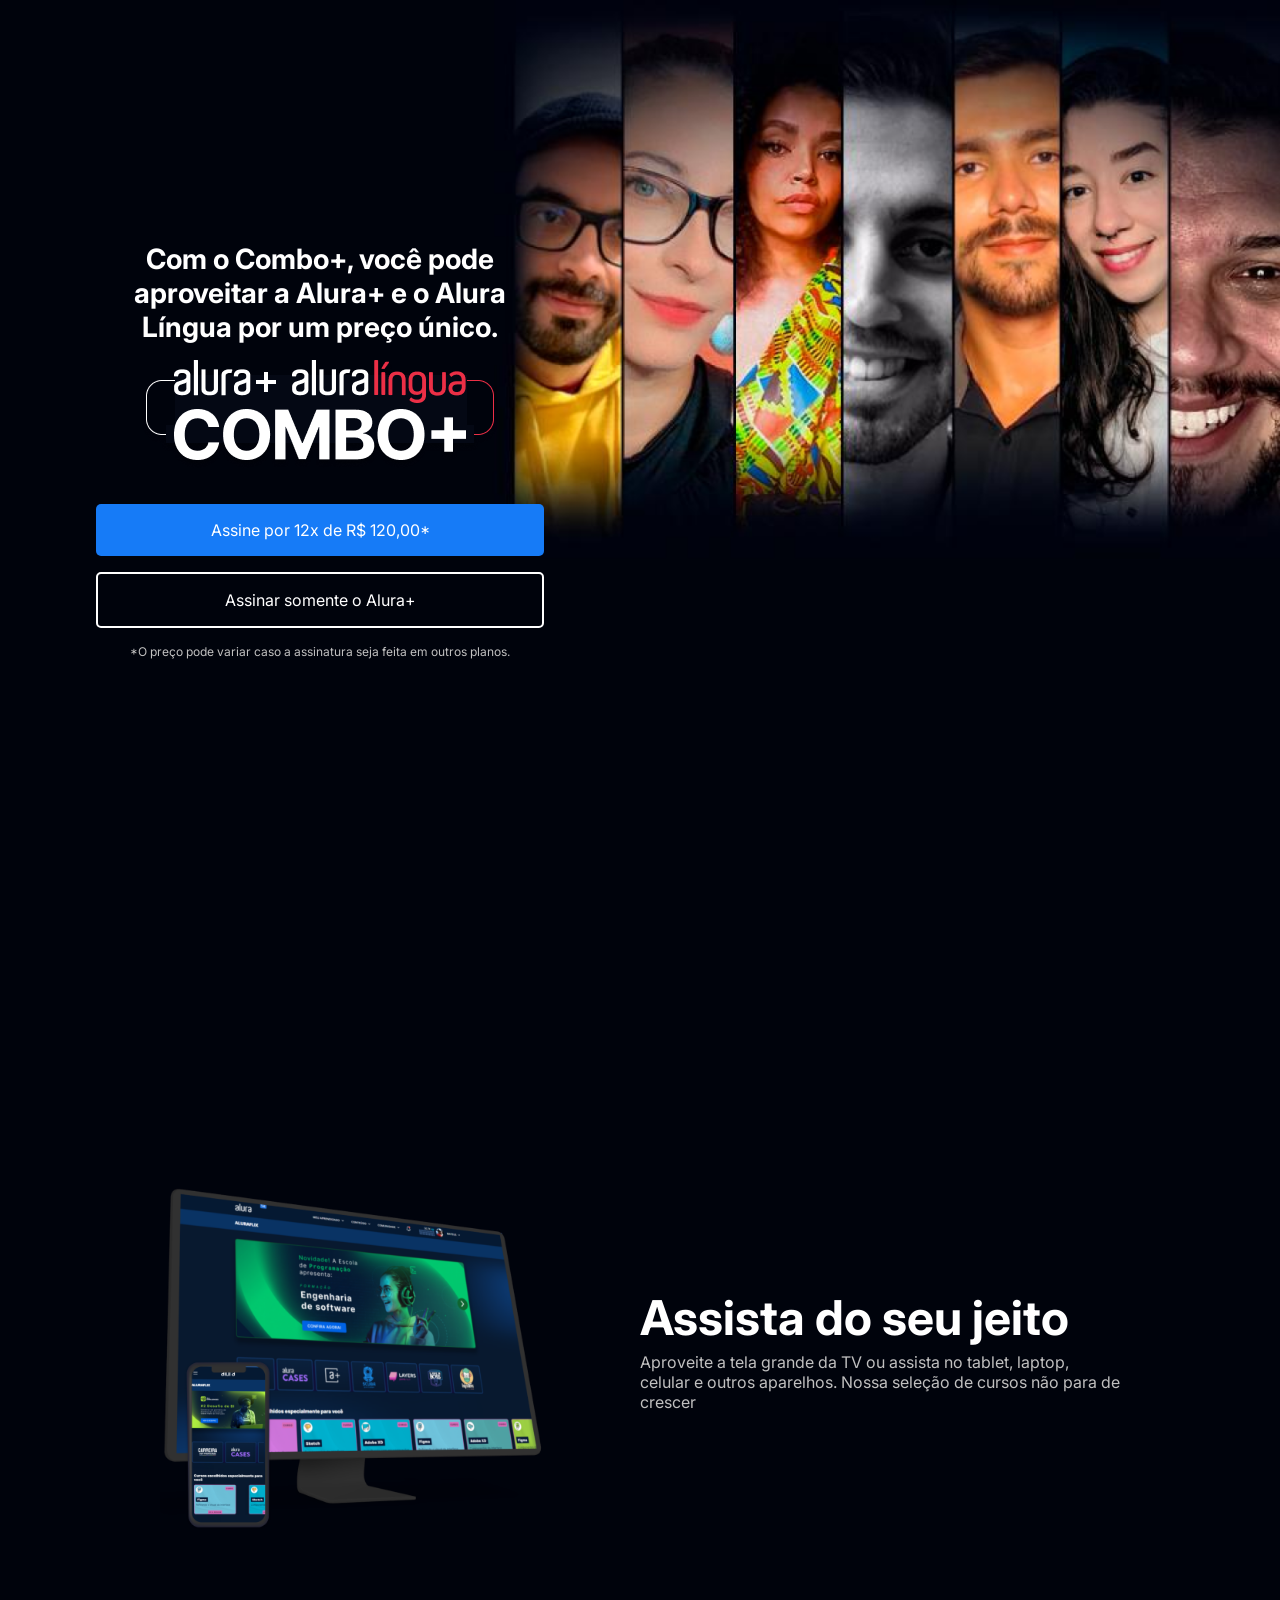
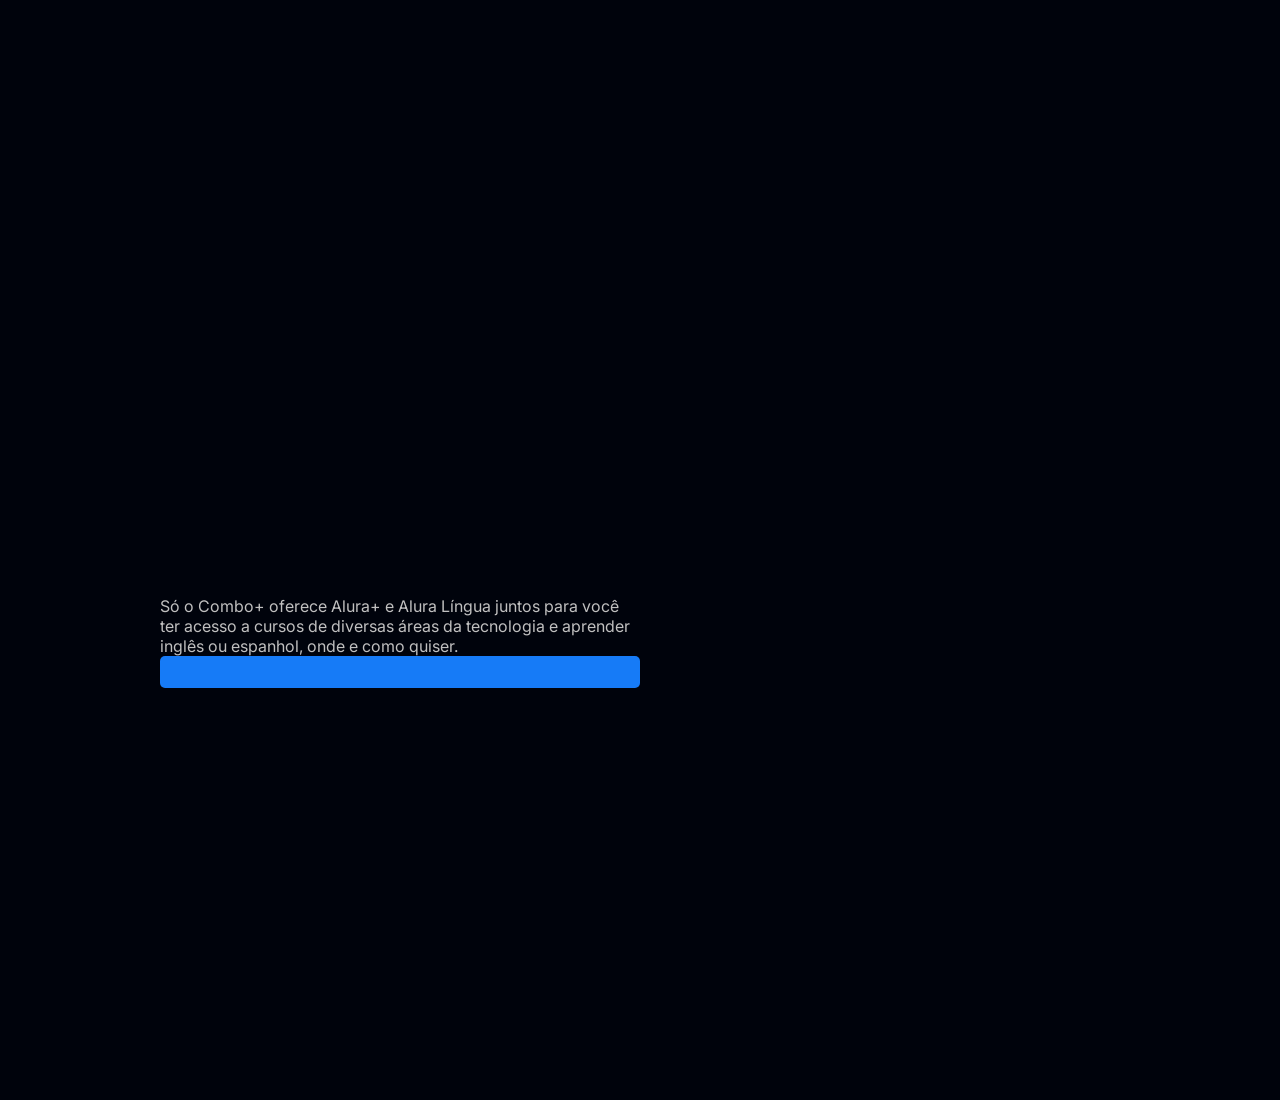
==== segunda trilha/projeto alura+/index.html @ 75c74c42 "Add files via upload" ====
<!DOCTYPE html>
<html lang="pt-br">
<head>
    <meta charset="UTF-8">
    <meta name="viewport" content="width=device-width, initial-scale=1.0">
    <link rel="stylesheet" href="CSS/style.css">
    <title>Alura Plus</title>
</head>
    <body>
        <section class="container principal">
            <div class="container__caixa">
                <h1 class="container__titulo">Com o Combo+, você pode aproveitar a Alura+ e o Alura Língua por um preço único.</h1>
                <img src="img/Combo.png" alt="" class="container__imagem">
                <a href="www.alura.com.br" class="container__botao">Assine por 12x de R$ 120,00*</a>
                <a href="www.alura.com.br" class="container__botao botao_secundario">Assinar somente o Alura+</a>
                <p class="container__aviso">*O preço pode variar caso a assinatura seja feita em outros planos.</p>
            </div>
        </section>
        <section class="container secundario">
            <img src="img/Plataformas.png" alt="" class="secundario__imagem">
            <div class="container__descricao">
                <h1 class="descricao__titulo">Assista do seu jeito</h1>
                <p class="descricao__texto">Aproveite a tela grande da TV ou assista no tablet, laptop, celular e outros aparelhos. Nossa seleção de cursos não para de crescer</p>
            </div>
        </section>
        <section class="container secundario">
           <div class="container__descricao">
            <p class="descricao__texto">Só o Combo+ oferece Alura+ e Alura Língua juntos para você ter acesso a cursos de diversas áreas da tecnologia e aprender inglês ou espanhol, onde e como quiser.</p>
             <a href="www.alura.com.br" class="container__botao"></a>
           </div>
        </section>
    </body>
</html>
---- segunda trilha/projeto alura+/CSS/style.css ----
@import url('https://fonts.googleapis.com/css2?family=Inter:ital,opsz,wght@0,14..32,100..900;1,14..32,100..900&display=swap');

:root{
    --cor-branca: #FFFFFF;
    --cinza-secundario: #C0C0C0;
    --cor-fundo: #00030C;
    --cor-botao: #167BF7;
    --cor-destaque: #EC2F46;
    --fonte-principal: "Inter", sans-serif;
}

body {
    color: var(--cor-branca);
    background-color: var(--cor-fundo);
    font-family: var(--fonte-principal);
    font-size: 16px;
    font-weight: 400;
}

* {
    margin: 0;
    padding: 0;
}

.principal {
    background-image: url("Background.png");
    background-repeat: no-repeat;
    background-size: contain;
    align-items: center;
    text-align: center;

}

.container {
    height: 100vh;
    display: grid;
    grid-template-columns: 50% 50%;

}

.container__botao {
    background-color: var(--cor-botao);
    border-radius: 5px;
    padding: 1em;
    text-decoration: none;
    color: var(--cor-branca);
    display:block;
    margin-bottom: 1em;
}

.botao_secundario {
    background-color: transparent;
    border: 2px solid var(--cor-branca);
}

.container__aviso {
    font-size: 12px;
    color: var(--cinza-secundario);
}

.container__titulo {
    font-size: 28px;
    font-weight: 700;
}

.container__imagem {
    margin: 1em 0 2em 0;

}

.container__caixa {
    margin: 0 6em;
}

.secundario {
    align-items: center;
     margin: 0 10em;
}

.secundario__imagem {
    width: 80%;
   
}

.descricao__titulo{
    font-weight: 700;
    font-size: 48px;
    font-family: var(--fonte-principal);
    color: var(--cor-branca);
    margin-bottom: 0.1em;
}

.descricao__texto {
    color: var(--cinza-secundario);
}
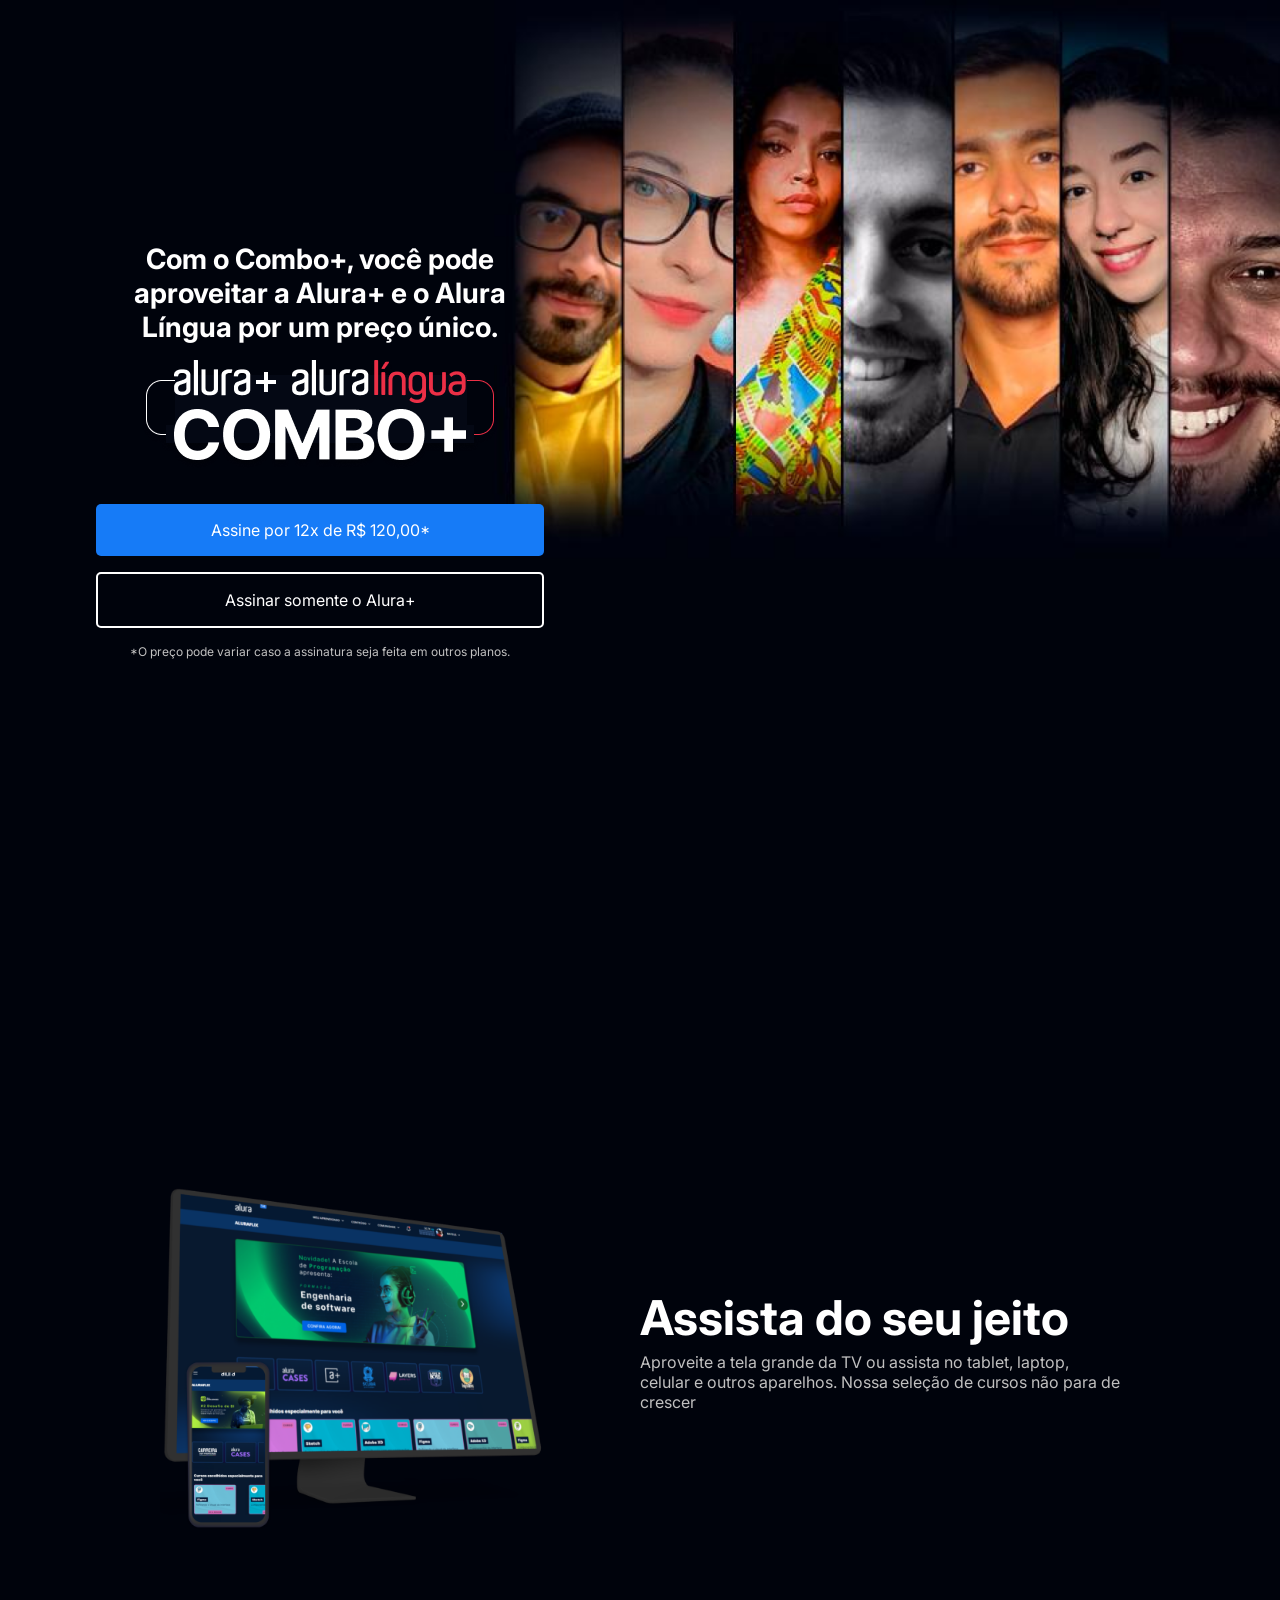
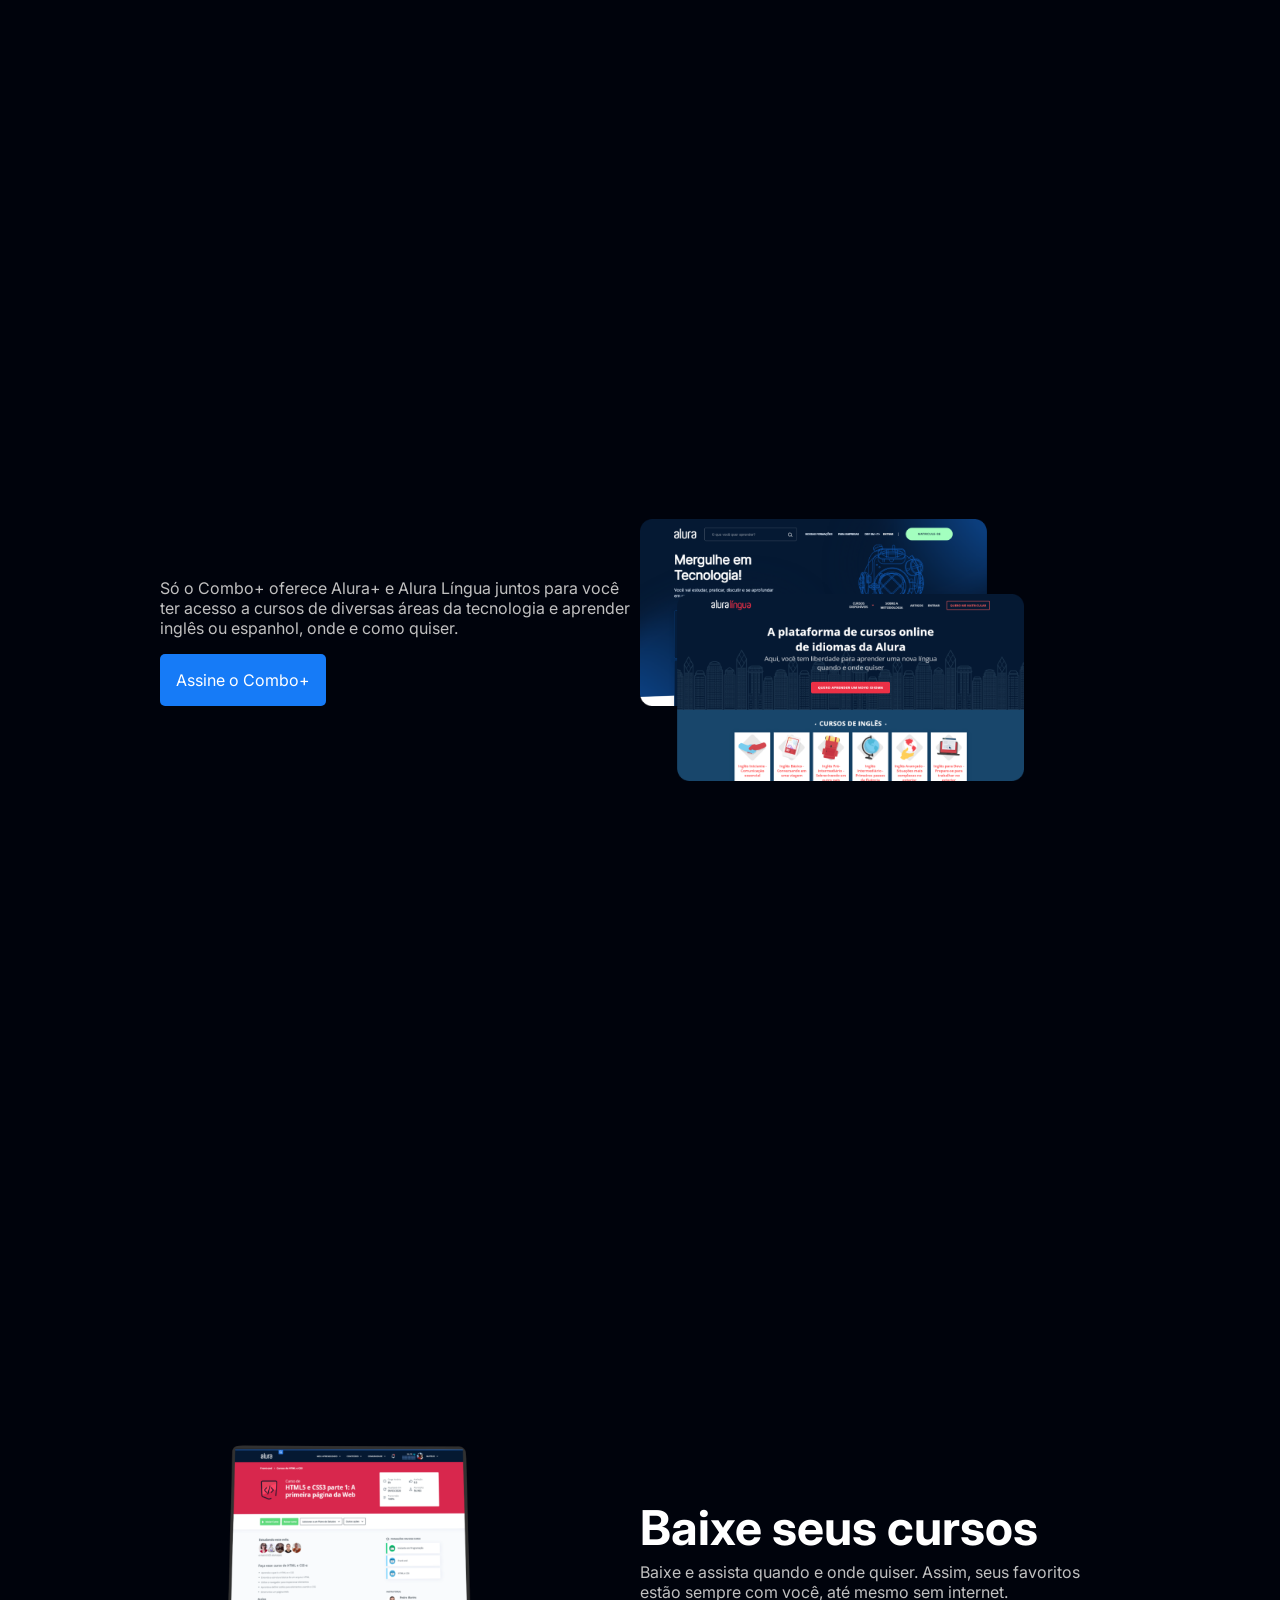
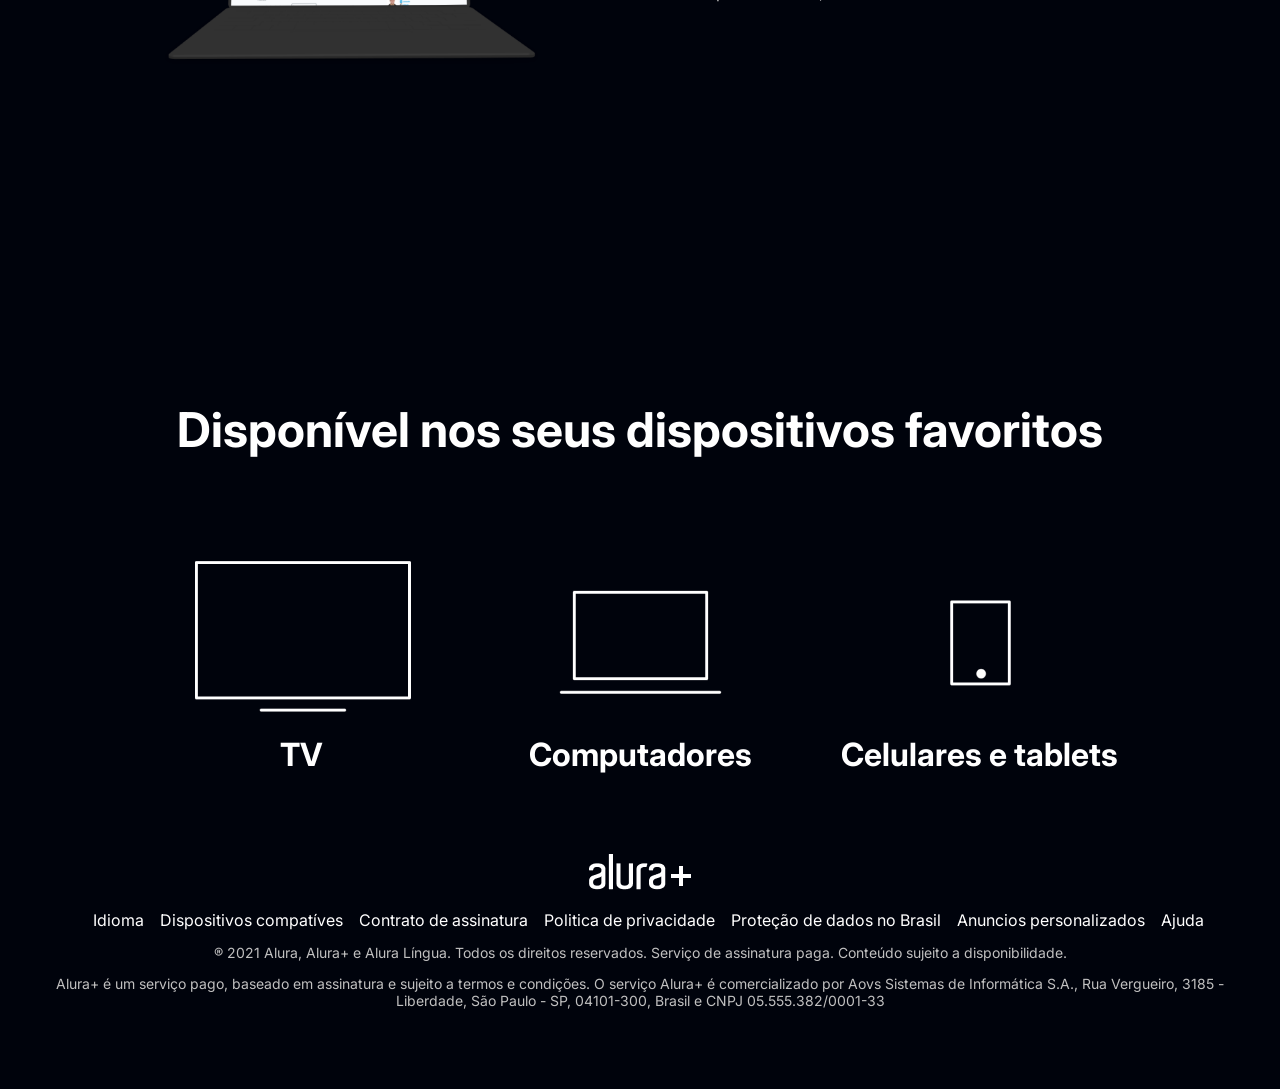
==== commit 74cdd5b0: "Add files via upload" ====
--- a/segunda trilha/projeto alura+/index.html
+++ b/segunda trilha/projeto alura+/index.html
@@ -26,8 +26,61 @@
         <section class="container secundario">
            <div class="container__descricao">
             <p class="descricao__texto">Só o Combo+ oferece Alura+ e Alura Língua juntos para você ter acesso a cursos de diversas áreas da tecnologia e aprender inglês ou espanhol, onde e como quiser.</p>
-             <a href="www.alura.com.br" class="container__botao"></a>
+             <a href="www.alura.com.br" class="container__botao secundario__botao">Assine o Combo+</a>
            </div>
+           <img src="img/Telas.png" alt="" class="secundario__imagem">
         </section>
+        <section class="container secundario">
+             <img src="img/Notebook.png" alt="" class="secundario__imagem">
+            <div>
+                <h1 class="descricao__titulo">Baixe seus cursos</h1>
+                <p class="descricao__texto">Baixe e assista quando e onde quiser. Assim, seus favoritos estão sempre com você, até mesmo sem internet.</p>
+            </div>
+        </section>
+        <section class="dispositivos">
+            <h2 class="dispositivos__titulo">Disponível nos seus dispositivos favoritos</h2>
+            <ul class="dispositivos__lista">
+                <li>
+                    <img src="img/tv.png" alt="">
+                    <h3 class="lista__item">TV</h3>
+                </li>
+                <li>
+                    <img src="img/computador.png" alt="">
+                    <h3 class="lista__item">Computadores</h3>
+                </li>
+                <li>
+                    <img src="img/celular.png" alt="">
+                    <h3 class="lista__item">Celulares e tablets</h3>
+                </li>
+            </ul>
+        </section>
+        <footer class="rodape">
+            <img src="img/Logo.png" alt="" class="rodape__logo">
+            <ul class="rodape__lista">
+                <li class="lista__link">
+                    <a href="#">Idioma</a>
+                </li>
+                <li class="lista__link">
+                    <a href="#">Dispositivos compatíves</a>
+                </li>
+                <li class="lista__link">
+                    <a href="#">Contrato de assinatura</a>
+                </li>
+                <li class="lista__link">
+                    <a href="#">Politica de privacidade</a>
+                </li>
+                <li class="lista__link">
+                    <a href="#">Proteção de dados no Brasil</a>
+                </li>
+                <li class="lista__link">
+                    <a href="#">Anuncios personalizados</a>
+                </li>
+                <li class="lista__link">
+                    <a href="#">Ajuda</a>
+                </li>
+            </ul>
+            <p class="rodape__texto">® 2021 Alura, Alura+ e Alura Língua. Todos os direitos reservados. Serviço de assinatura paga. Conteúdo sujeito a disponibilidade.</p>
+            <p class="rodape__texto">Alura+ é um serviço pago, baseado em assinatura e sujeito a termos e condições. O serviço Alura+ é comercializado por Aovs Sistemas de Informática S.A., Rua Vergueiro, 3185 - Liberdade, São Paulo - SP, 04101-300, Brasil e CNPJ 05.555.382/0001-33</p>
+        </footer>
     </body>
 </html>
--- a/segunda trilha/projeto alura+/CSS/style.css
+++ b/segunda trilha/projeto alura+/CSS/style.css
@@ -7,6 +7,7 @@
     --cor-botao: #167BF7;
     --cor-destaque: #EC2F46;
     --fonte-principal: "Inter", sans-serif;
+    --efeito-botao: #519cf9;
 }
 
 body {
@@ -92,4 +93,66 @@
 
 .descricao__texto {
     color: var(--cinza-secundario);
+}
+
+.secundario__botao {
+    display: inline-block;
+    margin-top: 1em;
+}
+
+.dispositivos__lista {
+    display:flex ;
+    justify-content: center;
+    list-style-type: none;
+    margin: 5em 0;
+}
+
+.dispositivos {
+    text-align: center;
+}
+
+.lista__item {
+    font-size: 32px;
+    color: var(--cor-branca);
+}
+
+.dispositivos__titulo {
+    font-size: 48px;
+    color: var(--cor-branca);
+}
+
+.rodape {
+    text-align: center;
+    margin: 5em 3em;
+}
+
+.rodape__lista {
+    display: flex;
+    justify-content: center;
+    list-style-type: none;
+    margin-top: 1em;
+}
+
+.lista__link a{
+    text-decoration: none;
+    color: var(--cor-branca);
+    margin-left: 1em;
+}
+
+.rodape__texto {
+    margin: 1em 0;
+    color: var(--cinza-secundario);
+    font-size: 14px;
+}
+
+.lista__link a:hover {
+    color: var(--cor-botao);
+}
+
+.lista__link a:active {
+    color: purple;
+}
+
+.container__botao:hover {
+    color: var(--efeito-botao);
 }
